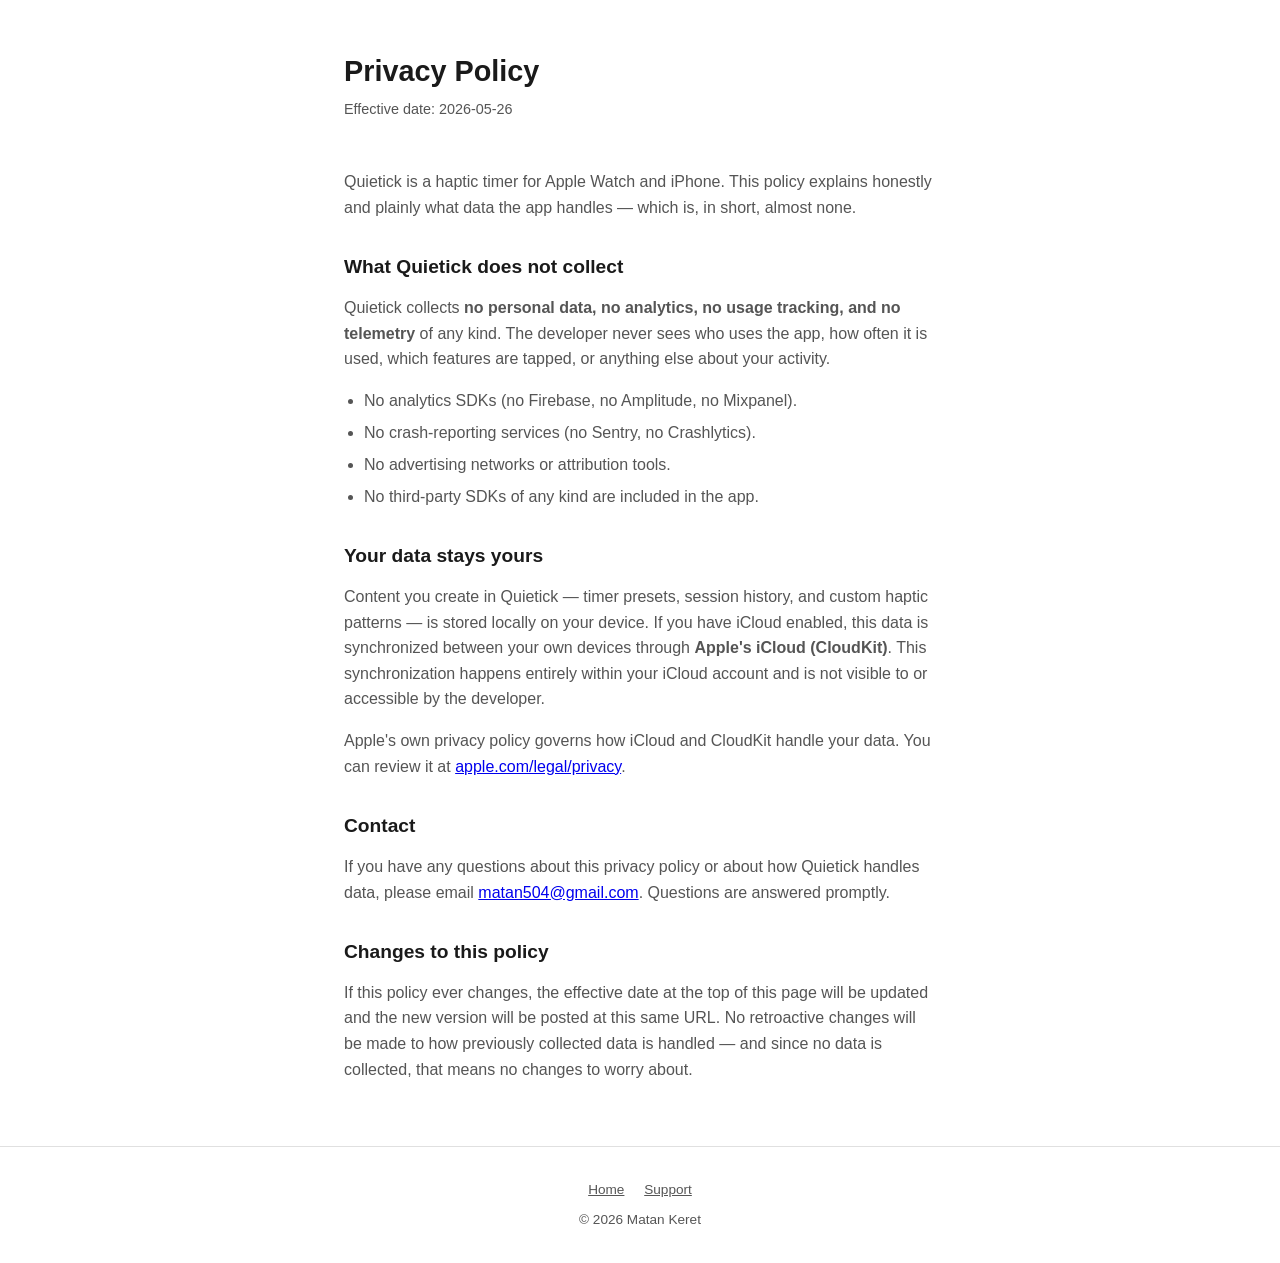
==== privacy.html @ 86c59f98 "site: MVP — landing, privacy policy, support FAQ" ====
<!DOCTYPE html>
<html lang="en">
<head>
  <meta charset="UTF-8">
  <meta name="viewport" content="width=device-width, initial-scale=1">
  <title>Quietick — Privacy Policy</title>
  <meta name="description" content="Quietick privacy policy — what data the app collects (none) and how your content is stored.">
  <link rel="stylesheet" href="style.css">
</head>
<body>

  <main class="container">

    <header class="page-header">
      <h1>Privacy Policy</h1>
      <p class="effective-date">Effective date: 2026-05-26</p>
    </header>

    <article>

      <p>Quietick is a haptic timer for Apple Watch and iPhone. This policy explains honestly and plainly what data the app handles — which is, in short, almost none.</p>

      <h2>What Quietick does not collect</h2>

      <p>Quietick collects <strong>no personal data, no analytics, no usage tracking, and no telemetry</strong> of any kind. The developer never sees who uses the app, how often it is used, which features are tapped, or anything else about your activity.</p>

      <ul>
        <li>No analytics SDKs (no Firebase, no Amplitude, no Mixpanel).</li>
        <li>No crash-reporting services (no Sentry, no Crashlytics).</li>
        <li>No advertising networks or attribution tools.</li>
        <li>No third-party SDKs of any kind are included in the app.</li>
      </ul>

      <h2>Your data stays yours</h2>

      <p>Content you create in Quietick — timer presets, session history, and custom haptic patterns — is stored locally on your device. If you have iCloud enabled, this data is synchronized between your own devices through <strong>Apple's iCloud (CloudKit)</strong>. This synchronization happens entirely within your iCloud account and is not visible to or accessible by the developer.</p>

      <p>Apple's own privacy policy governs how iCloud and CloudKit handle your data. You can review it at <a href="https://www.apple.com/legal/privacy/">apple.com/legal/privacy</a>.</p>

      <h2>Contact</h2>

      <p>If you have any questions about this privacy policy or about how Quietick handles data, please email <a href="mailto:matan504@gmail.com">matan504@gmail.com</a>. Questions are answered promptly.</p>

      <h2>Changes to this policy</h2>

      <p>If this policy ever changes, the effective date at the top of this page will be updated and the new version will be posted at this same URL. No retroactive changes will be made to how previously collected data is handled — and since no data is collected, that means no changes to worry about.</p>

    </article>

  </main>

  <footer>
    <div class="container">
      <nav>
        <a href="index.html">Home</a>
        <a href="support.html">Support</a>
      </nav>
      <p>&#169; 2026 Matan Keret</p>
    </div>
  </footer>

</body>
</html>
---- style.css ----
/* Quietick site stylesheet — no external resources */

*, *::before, *::after {
  box-sizing: border-box;
  margin: 0;
  padding: 0;
}

:root {
  --bg: #ffffff;
  --text: #1a1a1a;
  --subtle: #555555;
  --cta-bg: #1a1a1a;
  --cta-text: #ffffff;
  --cta-hover: #333333;
  --border: #e0e0e0;
  --hero-bg: #f5f5f7;
}

@media (prefers-color-scheme: dark) {
  :root {
    --bg: #0f0f0f;
    --text: #f0f0f0;
    --subtle: #aaaaaa;
    --cta-bg: #f0f0f0;
    --cta-text: #0f0f0f;
    --cta-hover: #cccccc;
    --border: #2a2a2a;
    --hero-bg: #1a1a1a;
  }
}

html {
  font-size: 16px;
  -webkit-text-size-adjust: 100%;
}

body {
  font-family: -apple-system, BlinkMacSystemFont, "Segoe UI", Roboto, Helvetica, Arial, sans-serif;
  background-color: var(--bg);
  color: var(--text);
  line-height: 1.6;
  min-height: 100vh;
}

/* ── Layout ──────────────────────────────────────────────── */

.container {
  max-width: 640px;
  margin: 0 auto;
  padding: 0 1.5rem;
}

/* ── Hero ────────────────────────────────────────────────── */

.hero {
  background-color: var(--hero-bg);
  padding: 4rem 0 3.5rem;
  text-align: center;
}

.hero h1 {
  font-size: clamp(2rem, 6vw, 3rem);
  font-weight: 700;
  letter-spacing: -0.02em;
  line-height: 1.15;
  margin-bottom: 1rem;
}

.tagline {
  font-size: 1.1rem;
  color: var(--subtle);
  max-width: 500px;
  margin: 0 auto 2rem;
}

/* ── Sections ────────────────────────────────────────────── */

section {
  padding: 3rem 0;
  border-top: 1px solid var(--border);
}

section h2 {
  font-size: 1.4rem;
  font-weight: 600;
  margin-bottom: 1.25rem;
}

section ul {
  padding-left: 1.25rem;
}

section ul li {
  margin-bottom: 0.6rem;
  color: var(--subtle);
  font-size: 1rem;
}

/* ── CTA button ──────────────────────────────────────────── */

a.cta {
  display: inline-block;
  background-color: var(--cta-bg);
  color: var(--cta-text);
  text-decoration: none;
  padding: 0.8rem 2rem;
  border-radius: 2rem;
  font-size: 1rem;
  font-weight: 600;
  transition: background-color 0.15s ease;
}

a.cta:hover,
a.cta:focus {
  background-color: var(--cta-hover);
  outline: 3px solid var(--text);
  outline-offset: 2px;
}

/* ── Content pages (privacy, support) ───────────────────── */

.page-header {
  padding: 3rem 0 2rem;
}

.page-header h1 {
  font-size: 1.8rem;
  font-weight: 700;
  margin-bottom: 0.25rem;
}

.effective-date {
  color: var(--subtle);
  font-size: 0.9rem;
}

article {
  padding: 1rem 0 3rem;
}

article h2 {
  font-size: 1.2rem;
  font-weight: 600;
  margin: 2rem 0 0.75rem;
}

article h3 {
  font-size: 1rem;
  font-weight: 600;
  margin: 1.75rem 0 0.5rem;
}

article p {
  margin-bottom: 1rem;
  color: var(--subtle);
}

article ul {
  padding-left: 1.25rem;
  margin-bottom: 1rem;
}

article ul li {
  color: var(--subtle);
  margin-bottom: 0.4rem;
}

/* ── Footer ──────────────────────────────────────────────── */

footer {
  border-top: 1px solid var(--border);
  padding: 2rem 0;
  text-align: center;
  font-size: 0.85rem;
  color: var(--subtle);
}

footer nav {
  margin-bottom: 0.5rem;
}

footer nav a {
  color: var(--subtle);
  text-decoration: underline;
  margin: 0 0.5rem;
}

footer nav a:hover {
  color: var(--text);
}
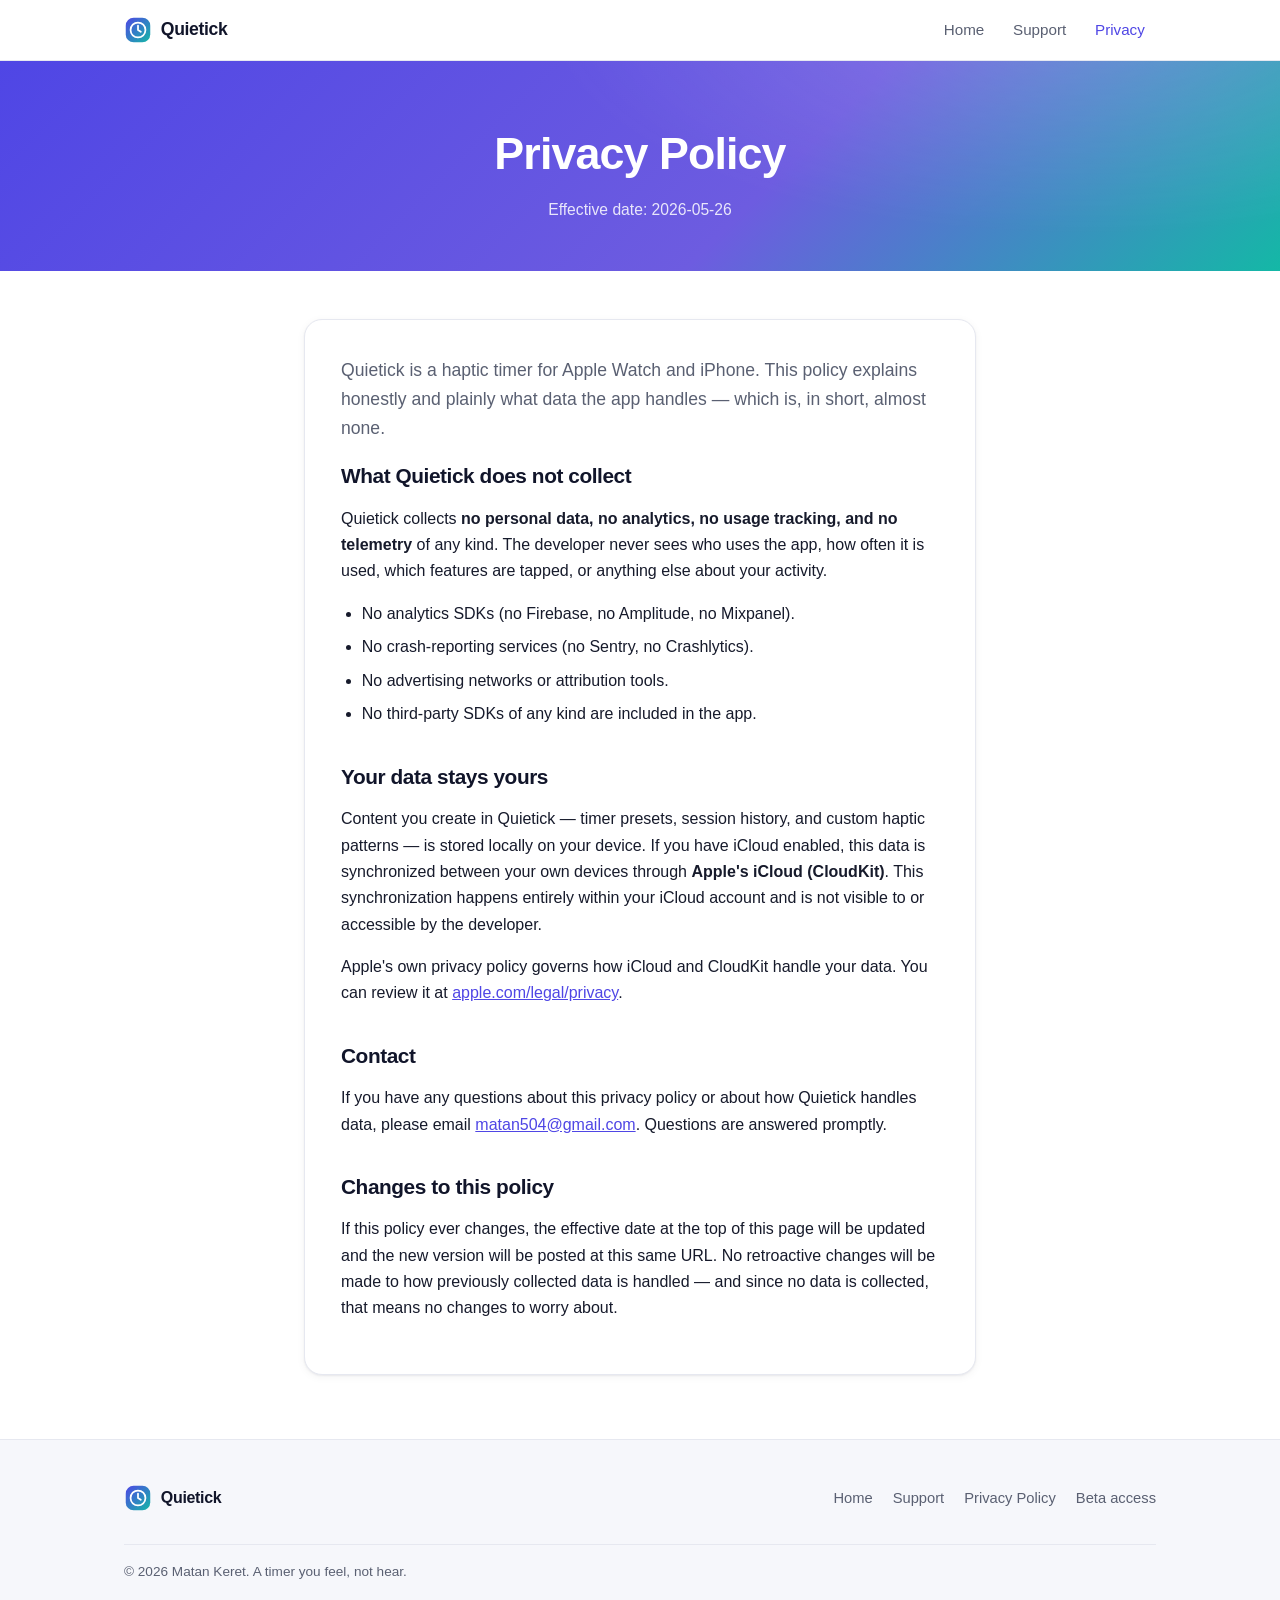
==== commit c48b2e0d: "site: redesign — modern hero, feature cards, responsive layout Adds a gradient hero with primary bet" ====
--- a/privacy.html
+++ b/privacy.html
@@ -9,53 +9,89 @@
 </head>
 <body>
 
-  <main class="container">
+  <nav class="site-nav" aria-label="Primary">
+    <div class="container site-nav__inner">
+      <a class="brand" href="index.html">
+        <svg class="brand__mark" viewBox="0 0 32 32" role="img" aria-hidden="true" focusable="false">
+          <defs>
+            <linearGradient id="brandGrad" x1="0" y1="0" x2="1" y2="1">
+              <stop offset="0" stop-color="#4f46e5"/>
+              <stop offset="1" stop-color="#14b8a6"/>
+            </linearGradient>
+          </defs>
+          <rect x="2" y="2" width="28" height="28" rx="9" fill="url(#brandGrad)"/>
+          <circle cx="16" cy="16" r="8.5" fill="none" stroke="#fff" stroke-width="2"/>
+          <path d="M16 11v5l3.2 2" fill="none" stroke="#fff" stroke-width="2" stroke-linecap="round" stroke-linejoin="round"/>
+        </svg>
+        <span>Quietick</span>
+      </a>
+      <div class="site-nav__links">
+        <a href="index.html">Home</a>
+        <a href="support.html">Support</a>
+        <a href="privacy.html" class="is-active">Privacy</a>
+      </div>
+    </div>
+  </nav>
 
-    <header class="page-header">
+  <header class="page-hero">
+    <div class="container">
       <h1>Privacy Policy</h1>
-      <p class="effective-date">Effective date: 2026-05-26</p>
-    </header>
+      <p>Effective date: 2026-05-26</p>
+    </div>
+  </header>
 
-    <article>
+  <main class="prose">
+    <div class="container container--narrow">
+      <article>
 
-      <p>Quietick is a haptic timer for Apple Watch and iPhone. This policy explains honestly and plainly what data the app handles — which is, in short, almost none.</p>
+        <p class="lead">Quietick is a haptic timer for Apple Watch and iPhone. This policy explains honestly and plainly what data the app handles — which is, in short, almost none.</p>
 
-      <h2>What Quietick does not collect</h2>
+        <h2>What Quietick does not collect</h2>
 
-      <p>Quietick collects <strong>no personal data, no analytics, no usage tracking, and no telemetry</strong> of any kind. The developer never sees who uses the app, how often it is used, which features are tapped, or anything else about your activity.</p>
+        <p>Quietick collects <strong>no personal data, no analytics, no usage tracking, and no telemetry</strong> of any kind. The developer never sees who uses the app, how often it is used, which features are tapped, or anything else about your activity.</p>
 
-      <ul>
-        <li>No analytics SDKs (no Firebase, no Amplitude, no Mixpanel).</li>
-        <li>No crash-reporting services (no Sentry, no Crashlytics).</li>
-        <li>No advertising networks or attribution tools.</li>
-        <li>No third-party SDKs of any kind are included in the app.</li>
-      </ul>
+        <ul>
+          <li>No analytics SDKs (no Firebase, no Amplitude, no Mixpanel).</li>
+          <li>No crash-reporting services (no Sentry, no Crashlytics).</li>
+          <li>No advertising networks or attribution tools.</li>
+          <li>No third-party SDKs of any kind are included in the app.</li>
+        </ul>
 
-      <h2>Your data stays yours</h2>
+        <h2>Your data stays yours</h2>
 
-      <p>Content you create in Quietick — timer presets, session history, and custom haptic patterns — is stored locally on your device. If you have iCloud enabled, this data is synchronized between your own devices through <strong>Apple's iCloud (CloudKit)</strong>. This synchronization happens entirely within your iCloud account and is not visible to or accessible by the developer.</p>
+        <p>Content you create in Quietick — timer presets, session history, and custom haptic patterns — is stored locally on your device. If you have iCloud enabled, this data is synchronized between your own devices through <strong>Apple's iCloud (CloudKit)</strong>. This synchronization happens entirely within your iCloud account and is not visible to or accessible by the developer.</p>
 
-      <p>Apple's own privacy policy governs how iCloud and CloudKit handle your data. You can review it at <a href="https://www.apple.com/legal/privacy/">apple.com/legal/privacy</a>.</p>
+        <p>Apple's own privacy policy governs how iCloud and CloudKit handle your data. You can review it at <a href="https://www.apple.com/legal/privacy/" target="_blank" rel="noopener noreferrer">apple.com/legal/privacy</a>.</p>
 
-      <h2>Contact</h2>
+        <h2>Contact</h2>
 
-      <p>If you have any questions about this privacy policy or about how Quietick handles data, please email <a href="mailto:matan504@gmail.com">matan504@gmail.com</a>. Questions are answered promptly.</p>
+        <p>If you have any questions about this privacy policy or about how Quietick handles data, please email <a href="mailto:matan504@gmail.com">matan504@gmail.com</a>. Questions are answered promptly.</p>
 
-      <h2>Changes to this policy</h2>
+        <h2>Changes to this policy</h2>
 
-      <p>If this policy ever changes, the effective date at the top of this page will be updated and the new version will be posted at this same URL. No retroactive changes will be made to how previously collected data is handled — and since no data is collected, that means no changes to worry about.</p>
+        <p>If this policy ever changes, the effective date at the top of this page will be updated and the new version will be posted at this same URL. No retroactive changes will be made to how previously collected data is handled — and since no data is collected, that means no changes to worry about.</p>
 
-    </article>
-
+      </article>
+    </div>
   </main>
 
-  <footer>
-    <div class="container">
-      <nav>
+  <footer class="site-footer">
+    <div class="container site-footer__inner">
+      <a class="brand" href="index.html">
+        <svg class="brand__mark" viewBox="0 0 32 32" role="img" aria-hidden="true" focusable="false">
+          <rect x="2" y="2" width="28" height="28" rx="9" fill="url(#brandGrad)"/>
+          <circle cx="16" cy="16" r="8.5" fill="none" stroke="#fff" stroke-width="2"/>
+          <path d="M16 11v5l3.2 2" fill="none" stroke="#fff" stroke-width="2" stroke-linecap="round" stroke-linejoin="round"/>
+        </svg>
+        <span>Quietick</span>
+      </a>
+      <nav aria-label="Footer">
         <a href="index.html">Home</a>
         <a href="support.html">Support</a>
+        <a href="privacy.html">Privacy Policy</a>
+        <a href="mailto:matan504@gmail.com?subject=Quietick%20beta">Beta access</a>
       </nav>
-      <p>&#169; 2026 Matan Keret</p>
+      <p class="site-footer__legal">&#169; 2026 Matan Keret. A timer you feel, not hear.</p>
     </div>
   </footer>
 
--- a/style.css
+++ b/style.css
@@ -1,4 +1,4 @@
-/* Quietick site stylesheet — no external resources */
+/* Quietick site stylesheet — no external resources, no JavaScript */
 
 *, *::before, *::after {
   box-sizing: border-box;
@@ -7,185 +7,682 @@
 }
 
 :root {
+  /* Calm, focused palette — deep indigo + soft teal accent */
   --bg: #ffffff;
-  --text: #1a1a1a;
-  --subtle: #555555;
-  --cta-bg: #1a1a1a;
-  --cta-text: #ffffff;
-  --cta-hover: #333333;
-  --border: #e0e0e0;
-  --hero-bg: #f5f5f7;
+  --bg-alt: #f6f7fb;
+  --surface: #ffffff;
+  --text: #161a2b;
+  --muted: #5a6072;
+  --heading: #11152a;
+
+  --accent: #4f46e5;        /* indigo */
+  --accent-strong: #4338ca;
+  --accent-2: #14b8a6;      /* teal */
+  --accent-soft: #eef0fe;
+
+  --border: #e6e8f0;
+  --shadow-sm: 0 1px 2px rgba(17, 21, 42, 0.06), 0 2px 8px rgba(17, 21, 42, 0.05);
+  --shadow-md: 0 8px 28px rgba(17, 21, 42, 0.10);
+  --shadow-accent: 0 10px 30px rgba(79, 70, 229, 0.35);
+
+  --hero-from: #4f46e5;
+  --hero-via: #6d5ce0;
+  --hero-to: #14b8a6;
+  --hero-text: #ffffff;
+  --hero-muted: rgba(255, 255, 255, 0.85);
+
+  --radius: 18px;
+  --radius-sm: 12px;
+  --maxw: 1080px;
 }
 
 @media (prefers-color-scheme: dark) {
   :root {
-    --bg: #0f0f0f;
-    --text: #f0f0f0;
-    --subtle: #aaaaaa;
-    --cta-bg: #f0f0f0;
-    --cta-text: #0f0f0f;
-    --cta-hover: #cccccc;
-    --border: #2a2a2a;
-    --hero-bg: #1a1a1a;
+    --bg: #0c0e16;
+    --bg-alt: #11141f;
+    --surface: #151826;
+    --text: #e8eaf2;
+    --muted: #a3a9bd;
+    --heading: #f4f5fa;
+
+    --accent: #8b86f5;
+    --accent-strong: #a39ef8;
+    --accent-2: #2dd4bf;
+    --accent-soft: #1c2036;
+
+    --border: #262a3b;
+    --shadow-sm: 0 1px 2px rgba(0, 0, 0, 0.4), 0 2px 8px rgba(0, 0, 0, 0.35);
+    --shadow-md: 0 10px 32px rgba(0, 0, 0, 0.55);
+    --shadow-accent: 0 10px 30px rgba(79, 70, 229, 0.45);
+
+    --hero-from: #3b2f9e;
+    --hero-via: #4f46e5;
+    --hero-to: #0f766e;
+    --hero-muted: rgba(255, 255, 255, 0.82);
   }
 }
 
 html {
   font-size: 16px;
   -webkit-text-size-adjust: 100%;
+  scroll-behavior: smooth;
 }
 
 body {
   font-family: -apple-system, BlinkMacSystemFont, "Segoe UI", Roboto, Helvetica, Arial, sans-serif;
   background-color: var(--bg);
   color: var(--text);
-  line-height: 1.6;
+  line-height: 1.65;
   min-height: 100vh;
-}
+  -webkit-font-smoothing: antialiased;
+}
+
+a { color: var(--accent); }
+
+h1, h2, h3 { color: var(--heading); letter-spacing: -0.02em; }
 
 /* ── Layout ──────────────────────────────────────────────── */
 
 .container {
-  max-width: 640px;
+  width: 100%;
+  max-width: var(--maxw);
   margin: 0 auto;
   padding: 0 1.5rem;
 }
 
+.container--narrow {
+  max-width: 720px;
+}
+
+/* ── Top navigation (shared) ─────────────────────────────── */
+
+.site-nav {
+  position: sticky;
+  top: 0;
+  z-index: 20;
+  background: color-mix(in srgb, var(--bg) 82%, transparent);
+  backdrop-filter: saturate(140%) blur(12px);
+  -webkit-backdrop-filter: saturate(140%) blur(12px);
+  border-bottom: 1px solid var(--border);
+}
+
+.site-nav__inner {
+  display: flex;
+  align-items: center;
+  justify-content: space-between;
+  gap: 1rem;
+  height: 60px;
+}
+
+.brand {
+  display: inline-flex;
+  align-items: center;
+  gap: 0.55rem;
+  font-weight: 700;
+  font-size: 1.1rem;
+  color: var(--heading);
+  text-decoration: none;
+  letter-spacing: -0.02em;
+}
+
+.brand__mark {
+  width: 28px;
+  height: 28px;
+  flex: none;
+  display: block;
+}
+
+.site-nav__links {
+  display: flex;
+  align-items: center;
+  gap: 0.4rem;
+}
+
+.site-nav__links a {
+  color: var(--muted);
+  text-decoration: none;
+  font-size: 0.95rem;
+  font-weight: 500;
+  padding: 0.4rem 0.7rem;
+  border-radius: 999px;
+  transition: color 0.15s ease, background-color 0.15s ease;
+}
+
+.site-nav__links a:hover,
+.site-nav__links a:focus-visible {
+  color: var(--heading);
+  background: var(--accent-soft);
+}
+
+.site-nav__links a.is-active { color: var(--accent); }
+
 /* ── Hero ────────────────────────────────────────────────── */
 
 .hero {
-  background-color: var(--hero-bg);
-  padding: 4rem 0 3.5rem;
+  position: relative;
+  overflow: hidden;
+  background:
+    radial-gradient(1200px 500px at 80% -10%, rgba(255, 255, 255, 0.18), transparent 60%),
+    linear-gradient(135deg, var(--hero-from), var(--hero-via) 55%, var(--hero-to));
+  color: var(--hero-text);
   text-align: center;
+  padding: 5rem 0 5.5rem;
+}
+
+.hero::after {
+  /* subtle soft glow blob */
+  content: "";
+  position: absolute;
+  width: 520px;
+  height: 520px;
+  right: -140px;
+  bottom: -220px;
+  background: radial-gradient(circle, rgba(255, 255, 255, 0.22), transparent 65%);
+  pointer-events: none;
+}
+
+.hero .container { position: relative; z-index: 1; }
+
+.hero__eyebrow {
+  display: inline-block;
+  font-size: 0.8rem;
+  font-weight: 600;
+  letter-spacing: 0.08em;
+  text-transform: uppercase;
+  padding: 0.35rem 0.85rem;
+  border-radius: 999px;
+  background: rgba(255, 255, 255, 0.16);
+  border: 1px solid rgba(255, 255, 255, 0.25);
+  margin-bottom: 1.5rem;
 }
 
 .hero h1 {
-  font-size: clamp(2rem, 6vw, 3rem);
-  font-weight: 700;
-  letter-spacing: -0.02em;
-  line-height: 1.15;
-  margin-bottom: 1rem;
-}
-
-.tagline {
-  font-size: 1.1rem;
-  color: var(--subtle);
-  max-width: 500px;
-  margin: 0 auto 2rem;
-}
-
-/* ── Sections ────────────────────────────────────────────── */
-
-section {
-  padding: 3rem 0;
-  border-top: 1px solid var(--border);
-}
-
-section h2 {
-  font-size: 1.4rem;
-  font-weight: 600;
-  margin-bottom: 1.25rem;
-}
-
-section ul {
-  padding-left: 1.25rem;
-}
-
-section ul li {
-  margin-bottom: 0.6rem;
-  color: var(--subtle);
-  font-size: 1rem;
-}
-
-/* ── CTA button ──────────────────────────────────────────── */
-
-a.cta {
-  display: inline-block;
-  background-color: var(--cta-bg);
-  color: var(--cta-text);
+  color: var(--hero-text);
+  font-size: clamp(2.25rem, 6.5vw, 4rem);
+  font-weight: 800;
+  line-height: 1.08;
+  margin: 0 auto 1.1rem;
+  max-width: 14ch;
+}
+
+.hero__sub {
+  font-size: clamp(1.05rem, 2.2vw, 1.25rem);
+  color: var(--hero-muted);
+  max-width: 560px;
+  margin: 0 auto 2.2rem;
+}
+
+.hero__actions {
+  display: flex;
+  flex-wrap: wrap;
+  gap: 0.9rem;
+  justify-content: center;
+}
+
+/* hero device illustration (pure CSS/SVG) */
+.hero__art {
+  margin: 3rem auto 0;
+  width: clamp(180px, 42vw, 240px);
+}
+
+.hero__art svg { width: 100%; height: auto; display: block; }
+
+/* ── Buttons ─────────────────────────────────────────────── */
+
+.btn {
+  display: inline-flex;
+  align-items: center;
+  gap: 0.5rem;
   text-decoration: none;
-  padding: 0.8rem 2rem;
-  border-radius: 2rem;
+  padding: 0.85rem 1.7rem;
+  border-radius: 999px;
   font-size: 1rem;
   font-weight: 600;
-  transition: background-color 0.15s ease;
-}
-
-a.cta:hover,
-a.cta:focus {
-  background-color: var(--cta-hover);
-  outline: 3px solid var(--text);
-  outline-offset: 2px;
+  line-height: 1;
+  border: 1px solid transparent;
+  transition: transform 0.15s ease, background-color 0.15s ease,
+    box-shadow 0.15s ease, color 0.15s ease;
+}
+
+.btn--primary {
+  background: #ffffff;
+  color: var(--accent-strong);
+  box-shadow: 0 8px 24px rgba(0, 0, 0, 0.18);
+}
+
+.btn--primary:hover,
+.btn--primary:focus-visible {
+  transform: translateY(-2px);
+  box-shadow: 0 12px 30px rgba(0, 0, 0, 0.24);
+}
+
+.btn--ghost {
+  background: transparent;
+  color: var(--hero-text);
+  border-color: rgba(255, 255, 255, 0.55);
+}
+
+.btn--ghost:hover,
+.btn--ghost:focus-visible {
+  background: rgba(255, 255, 255, 0.12);
+  transform: translateY(-2px);
+}
+
+/* accent button for use on light/dark body sections */
+.btn--accent {
+  background: var(--accent);
+  color: #ffffff;
+  box-shadow: var(--shadow-accent);
+}
+
+.btn--accent:hover,
+.btn--accent:focus-visible {
+  background: var(--accent-strong);
+  transform: translateY(-2px);
+}
+
+:focus-visible { outline: 3px solid var(--accent); outline-offset: 3px; }
+
+/* ── Generic section rhythm ──────────────────────────────── */
+
+.section {
+  padding: 5rem 0;
+}
+
+.section--alt { background: var(--bg-alt); }
+
+.section__head {
+  text-align: center;
+  max-width: 620px;
+  margin: 0 auto 3rem;
+}
+
+.section__head .eyebrow {
+  display: inline-block;
+  font-size: 0.78rem;
+  font-weight: 700;
+  letter-spacing: 0.1em;
+  text-transform: uppercase;
+  color: var(--accent);
+  margin-bottom: 0.7rem;
+}
+
+.section__head h2 {
+  font-size: clamp(1.6rem, 3.5vw, 2.3rem);
+  font-weight: 800;
+  margin-bottom: 0.75rem;
+}
+
+.section__head p {
+  color: var(--muted);
+  font-size: 1.05rem;
+}
+
+/* ── Feature cards grid ──────────────────────────────────── */
+
+.cards {
+  display: grid;
+  grid-template-columns: repeat(auto-fit, minmax(250px, 1fr));
+  gap: 1.25rem;
+}
+
+.card {
+  background: var(--surface);
+  border: 1px solid var(--border);
+  border-radius: var(--radius);
+  padding: 1.75rem;
+  box-shadow: var(--shadow-sm);
+  transition: transform 0.18s ease, box-shadow 0.18s ease, border-color 0.18s ease;
+}
+
+.card:hover {
+  transform: translateY(-4px);
+  box-shadow: var(--shadow-md);
+  border-color: color-mix(in srgb, var(--accent) 35%, var(--border));
+}
+
+.card__icon {
+  width: 48px;
+  height: 48px;
+  border-radius: 14px;
+  display: grid;
+  place-items: center;
+  margin-bottom: 1.1rem;
+  background: linear-gradient(135deg, var(--accent), var(--accent-2));
+  box-shadow: 0 6px 16px rgba(79, 70, 229, 0.28);
+}
+
+.card__icon svg { width: 26px; height: 26px; display: block; }
+
+.card h3 {
+  font-size: 1.15rem;
+  font-weight: 700;
+  margin-bottom: 0.45rem;
+}
+
+.card p {
+  color: var(--muted);
+  font-size: 0.97rem;
+  margin: 0;
+}
+
+/* ── How it works (steps) ────────────────────────────────── */
+
+.steps {
+  display: grid;
+  grid-template-columns: repeat(auto-fit, minmax(220px, 1fr));
+  gap: 1.5rem;
+  counter-reset: step;
+}
+
+.step {
+  position: relative;
+  padding: 1.5rem 1.25rem 1.25rem;
+  background: var(--surface);
+  border: 1px solid var(--border);
+  border-radius: var(--radius);
+  box-shadow: var(--shadow-sm);
+}
+
+.step__num {
+  counter-increment: step;
+  display: inline-grid;
+  place-items: center;
+  width: 38px;
+  height: 38px;
+  border-radius: 999px;
+  font-weight: 800;
+  color: #fff;
+  background: linear-gradient(135deg, var(--accent), var(--accent-2));
+  margin-bottom: 0.9rem;
+}
+
+.step__num::before { content: counter(step); }
+
+.step h3 {
+  font-size: 1.1rem;
+  font-weight: 700;
+  margin-bottom: 0.4rem;
+}
+
+.step p {
+  color: var(--muted);
+  font-size: 0.96rem;
+  margin: 0;
+}
+
+/* ── Why haptic — split feature row ──────────────────────── */
+
+.split {
+  display: grid;
+  grid-template-columns: 1.1fr 0.9fr;
+  gap: 3rem;
+  align-items: center;
+}
+
+.split__text h2 {
+  font-size: clamp(1.6rem, 3.5vw, 2.2rem);
+  font-weight: 800;
+  margin-bottom: 1rem;
+}
+
+.split__text p {
+  color: var(--muted);
+  margin-bottom: 1rem;
+  font-size: 1.05rem;
+}
+
+.checklist { list-style: none; margin-top: 1.25rem; }
+
+.checklist li {
+  position: relative;
+  padding-left: 2rem;
+  margin-bottom: 0.75rem;
+  color: var(--text);
+}
+
+.checklist li::before {
+  content: "";
+  position: absolute;
+  left: 0;
+  top: 0.15rem;
+  width: 1.3rem;
+  height: 1.3rem;
+  border-radius: 999px;
+  background:
+    linear-gradient(135deg, var(--accent), var(--accent-2));
+  /* check mark drawn with a clip-free mask via box-shadow trick replaced by SVG bg */
+  background-image:
+    url("data:image/svg+xml,%3Csvg xmlns='http://www.w3.org/2000/svg' viewBox='0 0 24 24' fill='none' stroke='white' stroke-width='3.5' stroke-linecap='round' stroke-linejoin='round'%3E%3Cpath d='M20 6 9 17l-5-5'/%3E%3C/svg%3E"),
+    linear-gradient(135deg, var(--accent), var(--accent-2));
+  background-size: 70% 70%, cover;
+  background-position: center, center;
+  background-repeat: no-repeat;
+}
+
+.split__visual {
+  display: grid;
+  place-items: center;
+}
+
+.wave-card {
+  width: 100%;
+  background: linear-gradient(135deg, var(--accent), var(--accent-2));
+  border-radius: var(--radius);
+  padding: 2.25rem;
+  box-shadow: var(--shadow-md);
+}
+
+.wave-card svg { width: 100%; height: auto; display: block; }
+
+/* ── CTA band ────────────────────────────────────────────── */
+
+.cta-band {
+  background:
+    radial-gradient(800px 320px at 20% 0%, rgba(255, 255, 255, 0.16), transparent 60%),
+    linear-gradient(135deg, var(--hero-from), var(--hero-to));
+  color: #fff;
+  text-align: center;
+  border-radius: 24px;
+  padding: 3.5rem 1.5rem;
+  box-shadow: var(--shadow-md);
+}
+
+.cta-band h2 {
+  color: #fff;
+  font-size: clamp(1.6rem, 4vw, 2.4rem);
+  font-weight: 800;
+  margin-bottom: 0.75rem;
+}
+
+.cta-band p {
+  color: rgba(255, 255, 255, 0.88);
+  max-width: 480px;
+  margin: 0 auto 2rem;
+  font-size: 1.05rem;
 }
 
 /* ── Content pages (privacy, support) ───────────────────── */
 
-.page-header {
-  padding: 3rem 0 2rem;
-}
-
-.page-header h1 {
-  font-size: 1.8rem;
+.page-hero {
+  background:
+    radial-gradient(900px 360px at 85% -20%, rgba(255, 255, 255, 0.16), transparent 60%),
+    linear-gradient(135deg, var(--hero-from), var(--hero-via) 60%, var(--hero-to));
+  color: #fff;
+  padding: 3.5rem 0 3rem;
+  text-align: center;
+}
+
+.page-hero h1 {
+  color: #fff;
+  font-size: clamp(1.9rem, 5vw, 2.8rem);
+  font-weight: 800;
+  margin-bottom: 0.4rem;
+}
+
+.page-hero p {
+  color: rgba(255, 255, 255, 0.85);
+  font-size: 0.98rem;
+}
+
+.prose {
+  padding: 3rem 0 4rem;
+}
+
+.prose article {
+  background: var(--surface);
+  border: 1px solid var(--border);
+  border-radius: var(--radius);
+  box-shadow: var(--shadow-sm);
+  padding: 2.25rem;
+}
+
+.prose h2 {
+  font-size: 1.3rem;
   font-weight: 700;
-  margin-bottom: 0.25rem;
-}
-
-.effective-date {
-  color: var(--subtle);
-  font-size: 0.9rem;
-}
-
-article {
-  padding: 1rem 0 3rem;
-}
-
-article h2 {
-  font-size: 1.2rem;
-  font-weight: 600;
   margin: 2rem 0 0.75rem;
 }
 
-article h3 {
-  font-size: 1rem;
-  font-weight: 600;
+.prose h2:first-of-type { margin-top: 0; }
+
+.prose h3 {
+  font-size: 1.08rem;
+  font-weight: 700;
   margin: 1.75rem 0 0.5rem;
-}
-
-article p {
+  color: var(--heading);
+}
+
+.prose p {
   margin-bottom: 1rem;
-  color: var(--subtle);
-}
-
-article ul {
-  padding-left: 1.25rem;
+  color: var(--text);
+}
+
+.prose p.lead {
+  font-size: 1.1rem;
+  color: var(--muted);
+}
+
+.prose ul {
+  padding-left: 1.3rem;
   margin-bottom: 1rem;
 }
 
-article ul li {
-  color: var(--subtle);
-  margin-bottom: 0.4rem;
-}
+.prose ul li {
+  color: var(--text);
+  margin-bottom: 0.45rem;
+}
+
+.prose a { color: var(--accent); }
+
+/* FAQ items as soft panels */
+.faq {
+  border: 1px solid var(--border);
+  border-radius: var(--radius-sm);
+  padding: 1.25rem 1.4rem;
+  margin-bottom: 1rem;
+  background: var(--bg-alt);
+}
+
+.faq h3 { margin: 0 0 0.4rem; }
+.faq p { margin: 0; color: var(--muted); }
+
+.support-callout {
+  display: flex;
+  flex-wrap: wrap;
+  align-items: center;
+  justify-content: space-between;
+  gap: 1rem;
+  background: var(--accent-soft);
+  border: 1px solid color-mix(in srgb, var(--accent) 25%, var(--border));
+  border-radius: var(--radius);
+  padding: 1.5rem 1.75rem;
+  margin-bottom: 2rem;
+}
+
+.support-callout p { margin: 0; color: var(--text); }
+.support-callout strong { color: var(--heading); }
 
 /* ── Footer ──────────────────────────────────────────────── */
 
-footer {
+.site-footer {
   border-top: 1px solid var(--border);
-  padding: 2rem 0;
-  text-align: center;
+  padding: 2.75rem 0;
+  background: var(--bg-alt);
+}
+
+.site-footer__inner {
+  display: flex;
+  flex-wrap: wrap;
+  align-items: center;
+  justify-content: space-between;
+  gap: 1rem;
+}
+
+.site-footer .brand { font-size: 1rem; }
+
+.site-footer nav {
+  display: flex;
+  flex-wrap: wrap;
+  gap: 1.25rem;
+}
+
+.site-footer nav a {
+  color: var(--muted);
+  text-decoration: none;
+  font-size: 0.92rem;
+  transition: color 0.15s ease;
+}
+
+.site-footer nav a:hover { color: var(--accent); }
+
+.site-footer__legal {
+  width: 100%;
+  margin-top: 1rem;
+  padding-top: 1rem;
+  border-top: 1px solid var(--border);
   font-size: 0.85rem;
-  color: var(--subtle);
-}
-
-footer nav {
-  margin-bottom: 0.5rem;
-}
-
-footer nav a {
-  color: var(--subtle);
-  text-decoration: underline;
-  margin: 0 0.5rem;
-}
-
-footer nav a:hover {
-  color: var(--text);
-}
+  color: var(--muted);
+}
+
+/* ── Responsive ──────────────────────────────────────────── */
+
+@media (max-width: 720px) {
+  .split {
+    grid-template-columns: 1fr;
+    gap: 2rem;
+  }
+
+  .section { padding: 3.5rem 0; }
+
+  .hero { padding: 4rem 0 4rem; }
+}
+
+@media (max-width: 480px) {
+  .site-nav__links a { padding: 0.4rem 0.5rem; }
+  .btn { width: 100%; justify-content: center; }
+  .hero__actions { flex-direction: column; }
+}
+
+/* ── Motion preferences ──────────────────────────────────── */
+
+@media (prefers-reduced-motion: reduce) {
+  html { scroll-behavior: auto; }
+  *, *::before, *::after {
+    animation-duration: 0.001ms !important;
+    animation-iteration-count: 1 !important;
+    transition-duration: 0.001ms !important;
+  }
+  .pulse { animation: none !important; }
+}
+
+/* subtle pulse on hero art rings (disabled under reduced motion) */
+@keyframes ring-pulse {
+  0%   { opacity: 0.9; transform: scale(0.96); }
+  50%  { opacity: 0.35; transform: scale(1.04); }
+  100% { opacity: 0.9; transform: scale(0.96); }
+}
+
+.pulse {
+  transform-origin: center;
+  animation: ring-pulse 2.8s ease-in-out infinite;
+}
